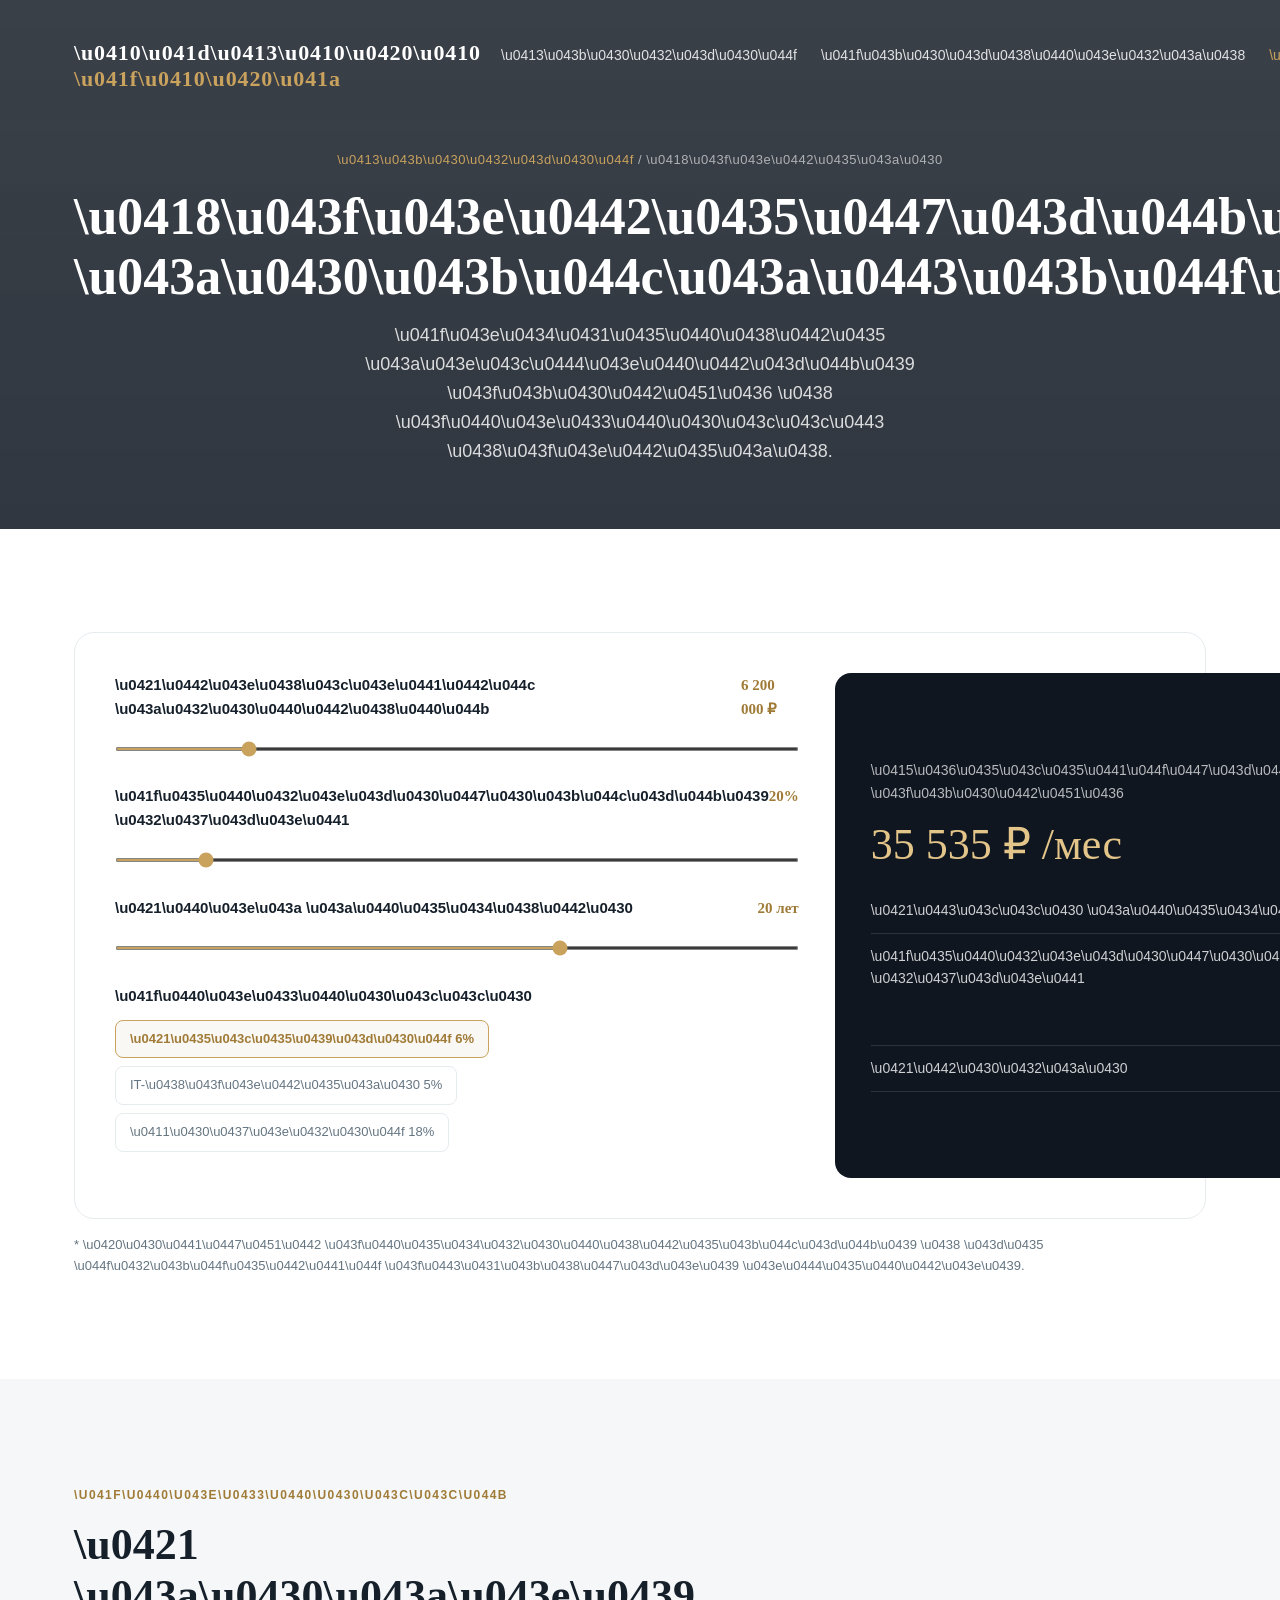
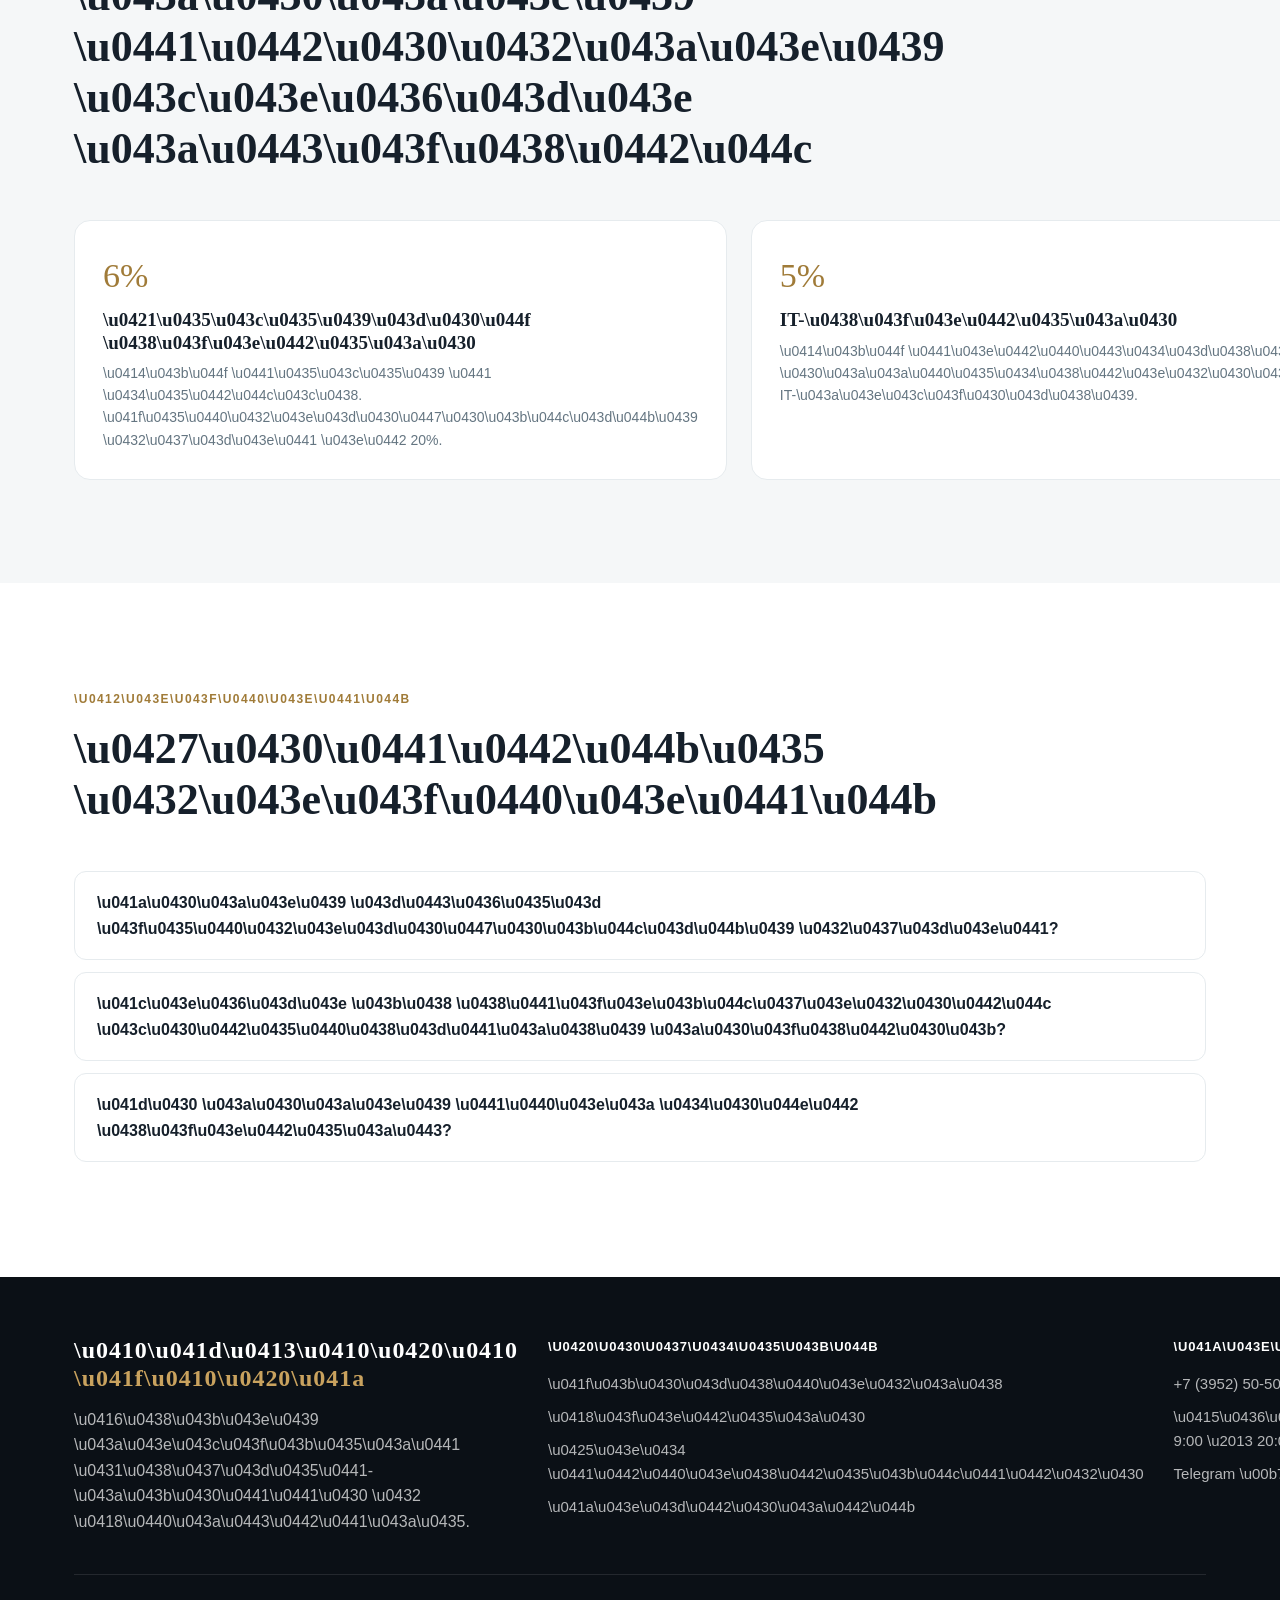
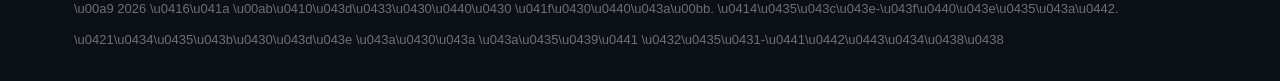
==== ipoteka.html @ 79efa8a6 "Страницы: планировки, ипотека, ход строительства, контакты" ====
<!DOCTYPE html>
<html lang="ru">
<head>
<meta charset="UTF-8">
<meta name="viewport" content="width=device-width, initial-scale=1.0">
<title>\u0418\u043f\u043e\u0442\u0435\u043a\u0430 \u2014 \u0416\u041a \u00ab\u0410\u043d\u0433\u0430\u0440\u0430 \u041f\u0430\u0440\u043a\u00bb</title>
<link rel="stylesheet" href="style.css">
<script src="app.js" defer></script>
</head>
<body>
<header class="hdr" id="hdr"><div class="wrap nav">
  <a href="index.html" class="logo">\u0410\u041d\u0413\u0410\u0420\u0410<span> \u041f\u0410\u0420\u041a</span></a>
  <nav class="nav-links">
    <a href="index.html">\u0413\u043b\u0430\u0432\u043d\u0430\u044f</a>
    <a href="planirovki.html">\u041f\u043b\u0430\u043d\u0438\u0440\u043e\u0432\u043a\u0438</a>
    <a href="ipoteka.html" class="active">\u0418\u043f\u043e\u0442\u0435\u043a\u0430</a>
    <a href="progress.html">\u0425\u043e\u0434 \u0441\u0442\u0440\u043e\u0439\u043a\u0438</a>
    <a href="kontakty.html">\u041a\u043e\u043d\u0442\u0430\u043a\u0442\u044b</a>
  </nav>
  <div class="nav-right">
    <a href="tel:+73952505050" class="nav-phone">+7 (3952) 50-50-50</a>
    <a href="kontakty.html" class="btn">\u041e\u0441\u0442\u0430\u0432\u0438\u0442\u044c \u0437\u0430\u044f\u0432\u043a\u0443</a>
    <button class="burger" id="burger" aria-label="\u041c\u0435\u043d\u044e"><span></span><span></span><span></span></button>
  </div>
</div></header>
<div class="overlay" id="overlay"></div>
<nav class="mobile-menu" id="mobileMenu">
  <button class="m-close" id="mClose">&times;</button>
  <a href="index.html">\u0413\u043b\u0430\u0432\u043d\u0430\u044f</a>
  <a href="planirovki.html">\u041f\u043b\u0430\u043d\u0438\u0440\u043e\u0432\u043a\u0438</a>
  <a href="ipoteka.html">\u0418\u043f\u043e\u0442\u0435\u043a\u0430</a>
  <a href="progress.html">\u0425\u043e\u0434 \u0441\u0442\u0440\u043e\u0438\u0442\u0435\u043b\u044c\u0441\u0442\u0432\u0430</a>
  <a href="kontakty.html">\u041a\u043e\u043d\u0442\u0430\u043a\u0442\u044b</a>
  <a href="kontakty.html" class="btn">\u041e\u0441\u0442\u0430\u0432\u0438\u0442\u044c \u0437\u0430\u044f\u0432\u043a\u0443</a>
</nav>

<section class="page-hero"><div class="wrap">
  <div class="crumbs"><a href="index.html">\u0413\u043b\u0430\u0432\u043d\u0430\u044f</a> / \u0418\u043f\u043e\u0442\u0435\u043a\u0430</div>
  <h1>\u0418\u043f\u043e\u0442\u0435\u0447\u043d\u044b\u0439 \u043a\u0430\u043b\u044c\u043a\u0443\u043b\u044f\u0442\u043e\u0440</h1>
  <p>\u041f\u043e\u0434\u0431\u0435\u0440\u0438\u0442\u0435 \u043a\u043e\u043c\u0444\u043e\u0440\u0442\u043d\u044b\u0439 \u043f\u043b\u0430\u0442\u0451\u0436 \u0438 \u043f\u0440\u043e\u0433\u0440\u0430\u043c\u043c\u0443 \u0438\u043f\u043e\u0442\u0435\u043a\u0438.</p>
</div></section>

<section class="sec"><div class="wrap">
  <div class="mort reveal">
    <div>
      <div class="mctrl"><label>\u0421\u0442\u043e\u0438\u043c\u043e\u0441\u0442\u044c \u043a\u0432\u0430\u0440\u0442\u0438\u0440\u044b <b id="mPriceV">6 200 000 \u20bd</b></label><input type="range" id="mPrice" min="3000000" max="20000000" step="100000" value="6200000"></div>
      <div class="mctrl"><label>\u041f\u0435\u0440\u0432\u043e\u043d\u0430\u0447\u0430\u043b\u044c\u043d\u044b\u0439 \u0432\u0437\u043d\u043e\u0441 <b id="mDpV">20%</b></label><input type="range" id="mDp" min="10" max="90" step="5" value="20"></div>
      <div class="mctrl"><label>\u0421\u0440\u043e\u043a \u043a\u0440\u0435\u0434\u0438\u0442\u0430 <b id="mTermV">20 \u043b\u0435\u0442</b></label><input type="range" id="mTerm" min="1" max="30" step="1" value="20"></div>
      <div class="mctrl"><label>\u041f\u0440\u043e\u0433\u0440\u0430\u043c\u043c\u0430</label><div class="mpreset"><button data-rate="6" class="on" type="button">\u0421\u0435\u043c\u0435\u0439\u043d\u0430\u044f 6%</button><button data-rate="5" type="button">IT-\u0438\u043f\u043e\u0442\u0435\u043a\u0430 5%</button><button data-rate="18" type="button">\u0411\u0430\u0437\u043e\u0432\u0430\u044f 18%</button></div></div>
    </div>
    <div class="mres">
      <div class="cap">\u0415\u0436\u0435\u043c\u0435\u0441\u044f\u0447\u043d\u044b\u0439 \u043f\u043b\u0430\u0442\u0451\u0436</div>
      <div class="pay" id="mPay">\u2014</div>
      <div class="row"><span>\u0421\u0443\u043c\u043c\u0430 \u043a\u0440\u0435\u0434\u0438\u0442\u0430</span><b id="mLoan">\u2014</b></div>
      <div class="row"><span>\u041f\u0435\u0440\u0432\u043e\u043d\u0430\u0447\u0430\u043b\u044c\u043d\u044b\u0439 \u0432\u0437\u043d\u043e\u0441</span><b id="mDpSum">\u2014</b></div>
      <div class="row"><span>\u0421\u0442\u0430\u0432\u043a\u0430</span><b id="mRate">\u2014</b></div>
    </div>
  </div>
  <p style="color:var(--muted);font-size:13px;margin-top:16px">* \u0420\u0430\u0441\u0447\u0451\u0442 \u043f\u0440\u0435\u0434\u0432\u0430\u0440\u0438\u0442\u0435\u043b\u044c\u043d\u044b\u0439 \u0438 \u043d\u0435 \u044f\u0432\u043b\u044f\u0435\u0442\u0441\u044f \u043f\u0443\u0431\u043b\u0438\u0447\u043d\u043e\u0439 \u043e\u0444\u0435\u0440\u0442\u043e\u0439.</p>
</div></section>

<section class="sec soft"><div class="wrap">
  <div class="sec-head reveal"><span class="sec-tag">\u041f\u0440\u043e\u0433\u0440\u0430\u043c\u043c\u044b</span><h2>\u0421 \u043a\u0430\u043a\u043e\u0439 \u0441\u0442\u0430\u0432\u043a\u043e\u0439 \u043c\u043e\u0436\u043d\u043e \u043a\u0443\u043f\u0438\u0442\u044c</h2></div>
  <div class="programs">
    <div class="prog-card2 reveal"><div class="rate">6%</div><h3>\u0421\u0435\u043c\u0435\u0439\u043d\u0430\u044f \u0438\u043f\u043e\u0442\u0435\u043a\u0430</h3><p>\u0414\u043b\u044f \u0441\u0435\u043c\u0435\u0439 \u0441 \u0434\u0435\u0442\u044c\u043c\u0438. \u041f\u0435\u0440\u0432\u043e\u043d\u0430\u0447\u0430\u043b\u044c\u043d\u044b\u0439 \u0432\u0437\u043d\u043e\u0441 \u043e\u0442 20%.</p></div>
    <div class="prog-card2 reveal"><div class="rate">5%</div><h3>IT-\u0438\u043f\u043e\u0442\u0435\u043a\u0430</h3><p>\u0414\u043b\u044f \u0441\u043e\u0442\u0440\u0443\u0434\u043d\u0438\u043a\u043e\u0432 \u0430\u043a\u043a\u0440\u0435\u0434\u0438\u0442\u043e\u0432\u0430\u043d\u043d\u044b\u0445 IT-\u043a\u043e\u043c\u043f\u0430\u043d\u0438\u0439.</p></div>
    <div class="prog-card2 reveal"><div class="rate">18%</div><h3>\u0411\u0430\u0437\u043e\u0432\u0430\u044f</h3><p>\u0421\u0442\u0430\u043d\u0434\u0430\u0440\u0442\u043d\u044b\u0435 \u0443\u0441\u043b\u043e\u0432\u0438\u044f \u0431\u0435\u0437 \u043e\u0433\u0440\u0430\u043d\u0438\u0447\u0435\u043d\u0438\u0439 \u043f\u043e \u043a\u0430\u0442\u0435\u0433\u043e\u0440\u0438\u044f\u043c.</p></div>
  </div>
</div></section>

<section class="sec"><div class="wrap">
  <div class="sec-head reveal"><span class="sec-tag">\u0412\u043e\u043f\u0440\u043e\u0441\u044b</span><h2>\u0427\u0430\u0441\u0442\u044b\u0435 \u0432\u043e\u043f\u0440\u043e\u0441\u044b</h2></div>
  <div class="faq reveal">
    <details><summary>\u041a\u0430\u043a\u043e\u0439 \u043d\u0443\u0436\u0435\u043d \u043f\u0435\u0440\u0432\u043e\u043d\u0430\u0447\u0430\u043b\u044c\u043d\u044b\u0439 \u0432\u0437\u043d\u043e\u0441?</summary><p>\u041e\u0442 10% \u0441\u0442\u043e\u0438\u043c\u043e\u0441\u0442\u0438 \u043a\u0432\u0430\u0440\u0442\u0438\u0440\u044b. \u041f\u043e \u043b\u044c\u0433\u043e\u0442\u043d\u044b\u043c \u043f\u0440\u043e\u0433\u0440\u0430\u043c\u043c\u0430\u043c \u2014 \u043e\u0442 20%.</p></details>
    <details><summary>\u041c\u043e\u0436\u043d\u043e \u043b\u0438 \u0438\u0441\u043f\u043e\u043b\u044c\u0437\u043e\u0432\u0430\u0442\u044c \u043c\u0430\u0442\u0435\u0440\u0438\u043d\u0441\u043a\u0438\u0439 \u043a\u0430\u043f\u0438\u0442\u0430\u043b?</summary><p>\u0414\u0430, \u043c\u0430\u0442\u043a\u0430\u043f\u0438\u0442\u0430\u043b \u043c\u043e\u0436\u043d\u043e \u043d\u0430\u043f\u0440\u0430\u0432\u0438\u0442\u044c \u043d\u0430 \u043f\u0435\u0440\u0432\u043e\u043d\u0430\u0447\u0430\u043b\u044c\u043d\u044b\u0439 \u0432\u0437\u043d\u043e\u0441 \u0438\u043b\u0438 \u043f\u043e\u0433\u0430\u0448\u0435\u043d\u0438\u0435 \u043a\u0440\u0435\u0434\u0438\u0442\u0430.</p></details>
    <details><summary>\u041d\u0430 \u043a\u0430\u043a\u043e\u0439 \u0441\u0440\u043e\u043a \u0434\u0430\u044e\u0442 \u0438\u043f\u043e\u0442\u0435\u043a\u0443?</summary><p>\u0414\u043e 30 \u043b\u0435\u0442. \u0427\u0435\u043c \u0431\u043e\u043b\u044c\u0448\u0435 \u0441\u0440\u043e\u043a, \u0442\u0435\u043c \u043d\u0438\u0436\u0435 \u0435\u0436\u0435\u043c\u0435\u0441\u044f\u0447\u043d\u044b\u0439 \u043f\u043b\u0430\u0442\u0451\u0436.</p></details>
  </div>
</div></section>

<footer class="ftr"><div class="wrap">
  <div class="ftr-grid">
    <div><a href="index.html" class="logo">\u0410\u041d\u0413\u0410\u0420\u0410<span> \u041f\u0410\u0420\u041a</span></a><p>\u0416\u0438\u043b\u043e\u0439 \u043a\u043e\u043c\u043f\u043b\u0435\u043a\u0441 \u0431\u0438\u0437\u043d\u0435\u0441-\u043a\u043b\u0430\u0441\u0441\u0430 \u0432 \u0418\u0440\u043a\u0443\u0442\u0441\u043a\u0435.</p></div>
    <div><h4>\u0420\u0430\u0437\u0434\u0435\u043b\u044b</h4><ul><li><a href="planirovki.html">\u041f\u043b\u0430\u043d\u0438\u0440\u043e\u0432\u043a\u0438</a></li><li><a href="ipoteka.html">\u0418\u043f\u043e\u0442\u0435\u043a\u0430</a></li><li><a href="progress.html">\u0425\u043e\u0434 \u0441\u0442\u0440\u043e\u0438\u0442\u0435\u043b\u044c\u0441\u0442\u0432\u0430</a></li><li><a href="kontakty.html">\u041a\u043e\u043d\u0442\u0430\u043a\u0442\u044b</a></li></ul></div>
    <div><h4>\u041a\u043e\u043d\u0442\u0430\u043a\u0442\u044b</h4><ul><li><a href="tel:+73952505050">+7 (3952) 50-50-50</a></li><li>\u0415\u0436\u0435\u0434\u043d\u0435\u0432\u043d\u043e 9:00 \u2013 20:00</li><li>Telegram \u00b7 WhatsApp</li></ul></div>
  </div>
  <div class="ftr-bot"><span>\u00a9 2026 \u0416\u041a \u00ab\u0410\u043d\u0433\u0430\u0440\u0430 \u041f\u0430\u0440\u043a\u00bb. \u0414\u0435\u043c\u043e-\u043f\u0440\u043e\u0435\u043a\u0442.</span><span>\u0421\u0434\u0435\u043b\u0430\u043d\u043e \u043a\u0430\u043a \u043a\u0435\u0439\u0441 \u0432\u0435\u0431-\u0441\u0442\u0443\u0434\u0438\u0438</span></div>
</div></footer>
</body>
</html>
---- style.css ----
*{margin:0;padding:0;box-sizing:border-box}
:root{--ink:#16202b;--bg:#0f1620;--muted:#647581;--gold:#c9a25e;--gold2:#e3c489;--gold-deep:#a07b38;--line:#e6ebee;--soft:#f5f7f8;--cream:#faf8f4}
html{scroll-behavior:smooth}
body{font-family:-apple-system,BlinkMacSystemFont,'Segoe UI',Roboto,Helvetica,Arial,sans-serif;color:var(--ink);line-height:1.6;background:#fff;overflow-x:hidden}
h1,h2,h3,.logo{font-family:Georgia,'Times New Roman',serif;font-weight:600;line-height:1.16}
.wrap{max-width:1180px;margin:0 auto;padding:0 24px}
a{color:inherit;text-decoration:none}
img{max-width:100%}
section[id]{scroll-margin-top:80px}
.btn{display:inline-block;background:var(--gold);color:#1a1205;padding:14px 28px;border-radius:8px;font-weight:600;border:0;cursor:pointer;transition:.2s;font-size:15px;font-family:inherit;text-align:center}
.btn:hover{background:var(--gold2);transform:translateY(-2px)}
.btn-ghost{background:transparent;border:1px solid rgba(255,255,255,.5);color:#fff}
.btn-ghost:hover{background:rgba(255,255,255,.12);transform:translateY(-2px)}
.hdr{position:fixed;top:0;left:0;right:0;z-index:50;padding:18px 0;transition:.3s}
.hdr.scrolled{background:rgba(15,22,32,.95);backdrop-filter:blur(10px);padding:12px 0;box-shadow:0 8px 30px rgba(0,0,0,.25)}
.nav{display:flex;align-items:center;justify-content:space-between;gap:20px}
.logo{color:#fff;font-size:22px;letter-spacing:.04em}
.logo span{color:var(--gold)}
.nav-links{display:flex;gap:24px}
.nav-links a{color:rgba(255,255,255,.85);font-size:14px;font-family:inherit;transition:.15s}
.nav-links a:hover,.nav-links a.active{color:var(--gold)}
.nav-right{display:flex;align-items:center;gap:18px}
.nav-phone{color:#fff;font-weight:600;font-size:15px;font-family:Georgia,serif}
.burger{display:none;flex-direction:column;gap:5px;background:none;border:0;cursor:pointer}
.burger span{width:26px;height:2px;background:#fff;display:block;border-radius:2px}
.mobile-menu{position:fixed;top:0;right:-100%;width:82%;max-width:320px;height:100%;background:var(--bg);z-index:60;padding:80px 30px;display:flex;flex-direction:column;gap:22px;transition:.32s}
.mobile-menu.open{right:0}
.mobile-menu a{color:#fff;font-size:18px}
.m-close{position:absolute;top:22px;right:24px;background:none;border:0;color:#fff;font-size:32px;cursor:pointer;line-height:1}
.overlay{position:fixed;inset:0;background:rgba(0,0,0,.5);z-index:55;opacity:0;visibility:hidden;transition:.3s}
.overlay.show{opacity:1;visibility:visible}
.hero{min-height:100vh;display:flex;align-items:center;background:linear-gradient(rgba(15,22,32,.68),rgba(15,22,32,.8)),url('https://images.unsplash.com/photo-1545324418-cc1a3fa10c00?auto=format&fit=crop&w=1600&q=80') center/cover;color:#fff;padding:130px 0 70px}
.hero-tag{display:inline-block;border:1px solid var(--gold);color:var(--gold);padding:7px 16px;border-radius:999px;font-size:12px;letter-spacing:.1em;text-transform:uppercase;margin-bottom:24px}
.hero h1{font-size:clamp(34px,6vw,62px);margin-bottom:20px;max-width:16ch}
.hero .sub{font-size:clamp(16px,2.2vw,20px);color:rgba(255,255,255,.85);max-width:48ch;margin-bottom:36px}
.hero-cta{display:flex;gap:16px;flex-wrap:wrap;margin-bottom:56px}
.hero-stats{display:flex;gap:44px;flex-wrap:wrap}
.hstat b{display:block;font-family:Georgia,serif;font-size:clamp(24px,4vw,36px);color:var(--gold2)}
.hstat span{font-size:13px;color:rgba(255,255,255,.7)}
.page-hero{background:linear-gradient(rgba(15,22,32,.82),rgba(15,22,32,.86)),url('https://images.unsplash.com/photo-1545324418-cc1a3fa10c00?auto=format&fit=crop&w=1600&q=80') center/cover;color:#fff;padding:150px 0 64px;text-align:center}
.page-hero h1{font-size:clamp(30px,5vw,52px);margin-bottom:14px}
.page-hero p{color:rgba(255,255,255,.82);max-width:600px;margin:0 auto;font-size:18px}
.crumbs{font-size:13px;color:rgba(255,255,255,.6);margin-bottom:16px;letter-spacing:.04em}
.crumbs a{color:var(--gold)}
.sec{padding:clamp(56px,8vw,104px) 0}
.sec.soft{background:var(--soft)}
.sec.dark{background:var(--bg);color:#fff}
.sec-head{max-width:660px;margin-bottom:46px}
.sec-head.center{margin-left:auto;margin-right:auto;text-align:center}
.sec-tag{color:var(--gold-deep);font-weight:700;font-size:12px;letter-spacing:.12em;text-transform:uppercase}
.sec.dark .sec-tag{color:var(--gold)}
.sec-head h2{font-size:clamp(28px,4.5vw,44px);margin:12px 0}
.sec-head p{color:var(--muted);font-size:17px}
.sec.dark .sec-head p{color:rgba(255,255,255,.7)}
.adv-grid{display:grid;grid-template-columns:repeat(3,1fr);gap:24px}
.adv{background:#fff;border:1px solid var(--line);border-radius:16px;padding:30px;transition:.2s}
.adv:hover{box-shadow:0 18px 40px rgba(15,22,32,.08);transform:translateY(-4px)}
.adv .ico{width:52px;height:52px;border-radius:13px;background:var(--cream);display:flex;align-items:center;justify-content:center;font-size:25px;margin-bottom:16px}
.adv h3{font-size:19px;margin-bottom:8px}
.adv p{color:var(--muted);font-size:15px}
.teaser-grid{display:grid;grid-template-columns:repeat(4,1fr);gap:20px}
.teaser{background:#fff;border:1px solid var(--line);border-radius:16px;padding:22px;text-align:center;transition:.2s;display:flex;flex-direction:column}
.teaser:hover{box-shadow:0 14px 34px rgba(15,22,32,.08);transform:translateY(-4px)}
.teaser .ts{background:var(--soft);border-radius:10px;padding:14px;margin-bottom:14px}
.teaser .ts svg{width:100%;height:auto;max-height:104px}
.teaser h3{font-size:18px}
.teaser .tspec{color:var(--muted);font-size:13px;margin-top:4px}
.teaser .tp{color:var(--gold-deep);font-family:Georgia,serif;font-size:20px;margin:8px 0 14px}
.teaser .btn{margin-top:auto}
.filter{display:flex;gap:10px;flex-wrap:wrap;margin-bottom:34px}
.filter button{padding:10px 20px;border:1px solid var(--line);background:#fff;border-radius:999px;cursor:pointer;font:inherit;font-weight:600;color:var(--muted);transition:.15s}
.filter button.on{background:var(--ink);color:#fff;border-color:var(--ink)}
.cat-grid{display:grid;grid-template-columns:repeat(3,1fr);gap:24px}
.cat{background:#fff;border:1px solid var(--line);border-radius:16px;overflow:hidden;transition:.2s;display:flex;flex-direction:column}
.cat:hover{box-shadow:0 18px 40px rgba(15,22,32,.08);transform:translateY(-4px)}
.cat .cat-svg{background:var(--soft);padding:22px}
.cat .cat-svg svg{width:100%;height:auto;max-height:150px;display:block}
.cat .cat-body{padding:24px;display:flex;flex-direction:column;gap:6px;flex:1}
.cat .cat-type{font-family:Georgia,serif;font-size:21px}
.cat .cat-spec{color:var(--muted);font-size:14px}
.cat .cat-price{font-family:Georgia,serif;font-size:24px;color:var(--gold-deep);margin:6px 0 14px}
.cat .btn{margin-top:auto}
.plan-card{display:grid;grid-template-columns:1fr 1fr;gap:40px;align-items:center;background:#fff;border:1px solid var(--line);border-radius:20px;padding:clamp(24px,4vw,40px)}
.mort{display:grid;grid-template-columns:1.05fr .95fr;gap:36px;background:#fff;border:1px solid var(--line);border-radius:20px;padding:clamp(24px,4vw,40px)}
.mctrl{margin-bottom:26px}
.mctrl label{display:flex;justify-content:space-between;font-weight:600;margin-bottom:12px;font-size:15px}
.mctrl label b{color:var(--gold-deep);font-family:Georgia,serif}
.mctrl input[type=range]{width:100%;accent-color:var(--gold);height:4px}
.mpreset{display:flex;gap:8px;margin-top:10px;flex-wrap:wrap}
.mpreset button{padding:8px 14px;border:1px solid var(--line);background:#fff;border-radius:8px;cursor:pointer;font:inherit;font-size:13px;color:var(--muted)}
.mpreset button.on{border-color:var(--gold);color:var(--gold-deep);background:var(--cream);font-weight:600}
.mres{background:var(--bg);color:#fff;border-radius:16px;padding:clamp(24px,3vw,36px);display:flex;flex-direction:column;justify-content:center}
.mres .cap{font-size:14px;color:rgba(255,255,255,.7)}
.mres .pay{font-family:Georgia,serif;font-size:clamp(30px,5vw,44px);color:var(--gold2);margin:6px 0 8px}
.mres .row{display:flex;justify-content:space-between;padding:11px 0;border-bottom:1px solid rgba(255,255,255,.12);font-size:14px;color:rgba(255,255,255,.8)}
.mres .row b{color:#fff}
.programs{display:grid;grid-template-columns:repeat(3,1fr);gap:24px}
.prog-card2{background:#fff;border:1px solid var(--line);border-radius:16px;padding:28px}
.prog-card2 .rate{font-family:Georgia,serif;font-size:34px;color:var(--gold-deep)}
.prog-card2 h3{margin:6px 0 8px;font-size:19px}
.prog-card2 p{color:var(--muted);font-size:14px}
.faq details{background:#fff;border:1px solid var(--line);border-radius:12px;padding:18px 22px;margin-bottom:12px}
.faq summary{font-weight:600;cursor:pointer;list-style:none}
.faq summary::-webkit-details-marker{display:none}
.faq p{color:var(--muted);margin-top:10px}
.loc-grid{display:grid;grid-template-columns:1fr 1fr;gap:36px;align-items:stretch}
.loc-map iframe{width:100%;height:100%;min-height:380px;border:0;border-radius:16px}
.loc-list{list-style:none}
.loc-list li{display:flex;gap:16px;padding:15px 0;border-bottom:1px solid var(--line);font-size:16px}
.loc-list li b{color:var(--gold-deep);min-width:96px;font-family:Georgia,serif}
.map-full iframe{width:100%;height:420px;border:0;border-radius:16px;margin-bottom:40px}
.prog{display:grid;grid-template-columns:repeat(3,1fr);gap:24px}
.pcard{background:rgba(255,255,255,.05);border:1px solid rgba(255,255,255,.12);border-radius:16px;padding:28px}
.pcard h3{color:#fff;font-size:20px;margin-bottom:8px}
.pcard .pct{color:var(--gold2);font-family:Georgia,serif;font-size:26px}
.pbar{height:8px;background:rgba(255,255,255,.15);border-radius:99px;overflow:hidden;margin:12px 0}
.pbar i{display:block;height:100%;background:linear-gradient(90deg,var(--gold),var(--gold2))}
.pcard p{color:rgba(255,255,255,.6);font-size:14px;margin-top:6px}
.tl{list-style:none;margin-top:10px;max-width:700px}
.tl li{position:relative;padding:0 0 26px 28px;border-left:2px solid var(--line)}
.tl li:last-child{padding-bottom:0}
.tl li::before{content:'';position:absolute;left:-7px;top:3px;width:12px;height:12px;border-radius:50%;background:var(--gold)}
.tl b{display:block;font-family:Georgia,serif;font-size:17px}
.tl span{color:var(--muted);font-size:14px}
.cta-band{background:linear-gradient(135deg,#16202b,#223141);border-radius:24px;padding:clamp(36px,6vw,64px);color:#fff;text-align:center}
.cta-band h2{font-size:clamp(26px,4vw,40px);margin-bottom:14px;color:#fff}
.cta-band p{color:rgba(255,255,255,.8);max-width:560px;margin:0 auto 28px}
.form-wrap{background:linear-gradient(135deg,#16202b,#223141);border-radius:24px;padding:clamp(30px,5vw,56px);color:#fff;display:grid;grid-template-columns:1fr 1fr;gap:40px;align-items:center}
.form-wrap h2{font-size:clamp(26px,4vw,38px);margin-bottom:14px;color:#fff}
.form-wrap .ftext p{color:rgba(255,255,255,.75)}
form .field{margin-bottom:14px}
form input{width:100%;padding:15px 18px;border-radius:10px;border:1px solid rgba(255,255,255,.2);background:rgba(255,255,255,.06);color:#fff;font:inherit}
form input::placeholder{color:rgba(255,255,255,.5)}
form .btn{width:100%;margin-top:6px}
.form-ok{display:none;background:rgba(201,162,94,.15);border:1px solid var(--gold);border-radius:12px;padding:22px;color:var(--gold2);font-size:16px}
.form-note{font-size:12px;color:rgba(255,255,255,.5);margin-top:12px}
.contacts-grid{display:grid;grid-template-columns:repeat(3,1fr);gap:24px;margin-bottom:36px}
.cinfo{background:#fff;border:1px solid var(--line);border-radius:16px;padding:28px}
.cinfo .ico{font-size:26px;margin-bottom:10px}
.cinfo h3{font-size:17px;margin-bottom:6px}
.cinfo p{color:var(--muted);font-size:15px}
.cinfo a{color:var(--gold-deep)}
.ftr{background:#0b1016;color:rgba(255,255,255,.7);padding:60px 0 30px}
.ftr-grid{display:grid;grid-template-columns:2fr 1fr 1fr;gap:30px;margin-bottom:40px}
.ftr .logo{font-size:24px;margin-bottom:14px;display:inline-block}
.ftr h4{color:#fff;margin-bottom:14px;font-family:inherit;font-size:13px;text-transform:uppercase;letter-spacing:.06em}
.ftr ul{list-style:none}
.ftr li{margin-bottom:9px;font-size:15px}
.ftr-bot{border-top:1px solid rgba(255,255,255,.1);padding-top:24px;display:flex;justify-content:space-between;flex-wrap:wrap;gap:10px;font-size:13px;color:rgba(255,255,255,.4)}
.reveal{opacity:0;transform:translateY(26px);transition:.7s cubic-bezier(.2,.7,.3,1)}
.reveal.vis{opacity:1;transform:none}
@media(max-width:900px){.adv-grid{grid-template-columns:1fr 1fr}.prog{grid-template-columns:1fr}.cat-grid{grid-template-columns:1fr 1fr}.teaser-grid{grid-template-columns:1fr 1fr}.programs{grid-template-columns:1fr}.contacts-grid{grid-template-columns:1fr}.ftr-grid{grid-template-columns:1fr 1fr}}
@media(max-width:760px){.nav-links,.nav-phone{display:none}.burger{display:flex}.plan-card,.mort,.loc-grid,.form-wrap{grid-template-columns:1fr}.adv-grid,.cat-grid,.teaser-grid{grid-template-columns:1fr}.hero-stats{gap:26px}.loc-map iframe{min-height:300px}.ftr-grid{grid-template-columns:1fr}.map-full iframe{height:300px}}
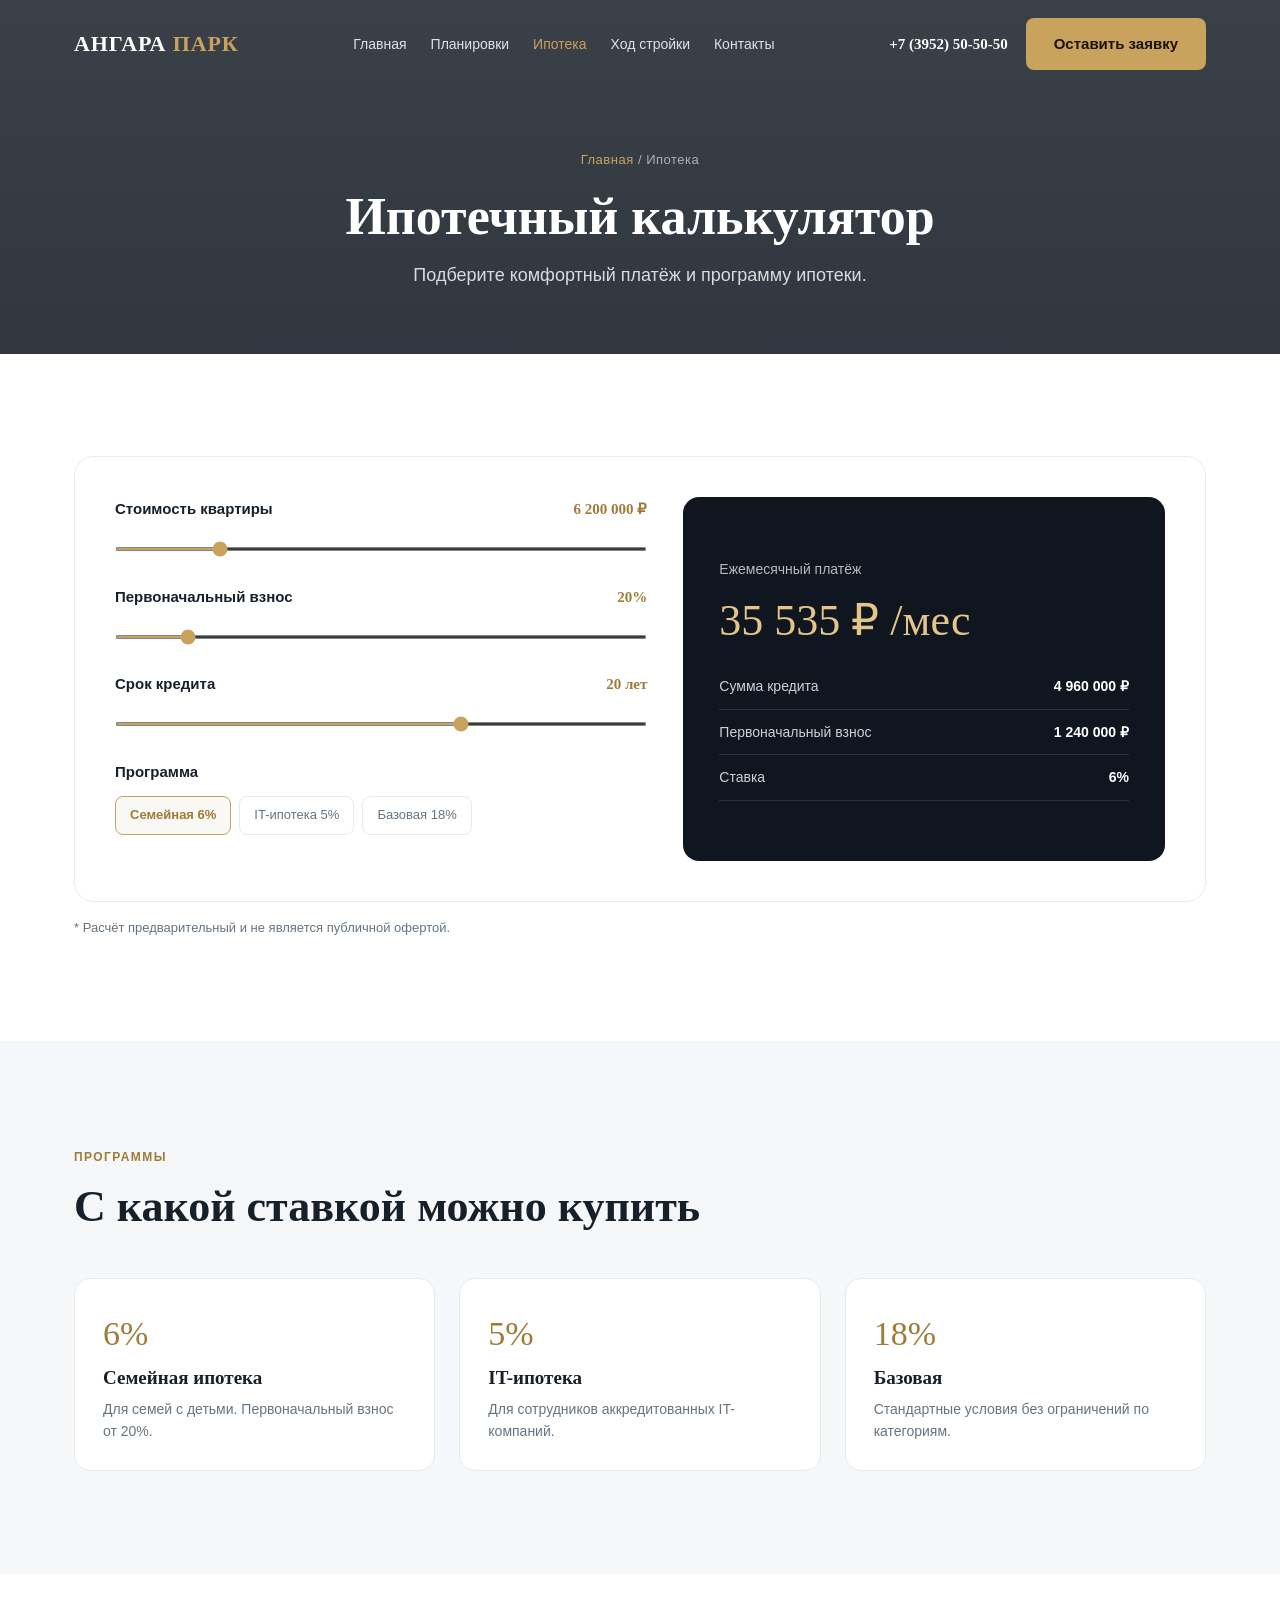
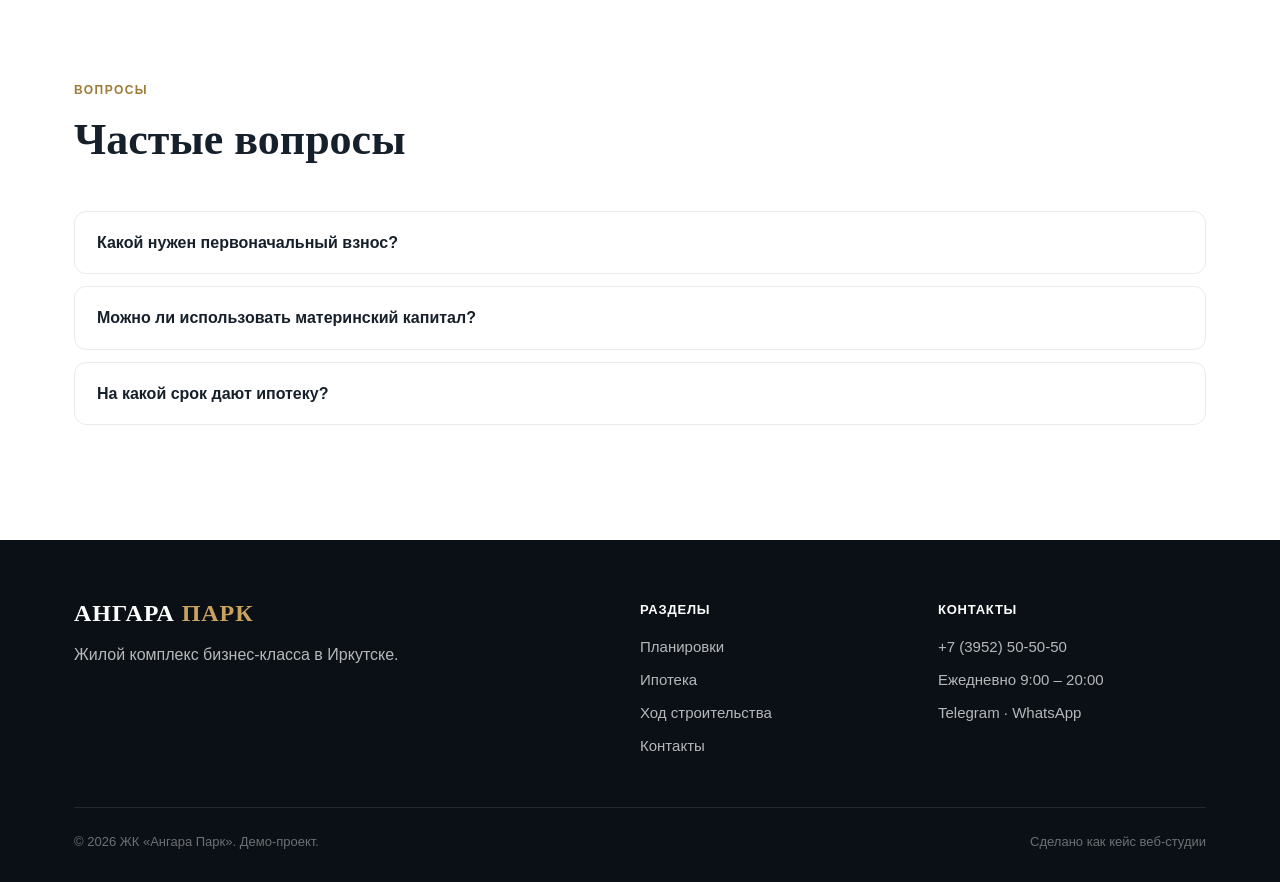
==== commit ee45c992: "Fix encoding: real Cyrillic in ipoteka, progress, kontakty" ====
--- a/ipoteka.html
+++ b/ipoteka.html
@@ -3,87 +3,87 @@
 <head>
 <meta charset="UTF-8">
 <meta name="viewport" content="width=device-width, initial-scale=1.0">
-<title>\u0418\u043f\u043e\u0442\u0435\u043a\u0430 \u2014 \u0416\u041a \u00ab\u0410\u043d\u0433\u0430\u0440\u0430 \u041f\u0430\u0440\u043a\u00bb</title>
+<title>Ипотека — ЖК «Ангара Парк»</title>
 <link rel="stylesheet" href="style.css">
 <script src="app.js" defer></script>
 </head>
 <body>
 <header class="hdr" id="hdr"><div class="wrap nav">
-  <a href="index.html" class="logo">\u0410\u041d\u0413\u0410\u0420\u0410<span> \u041f\u0410\u0420\u041a</span></a>
+  <a href="index.html" class="logo">АНГАРА<span> ПАРК</span></a>
   <nav class="nav-links">
-    <a href="index.html">\u0413\u043b\u0430\u0432\u043d\u0430\u044f</a>
-    <a href="planirovki.html">\u041f\u043b\u0430\u043d\u0438\u0440\u043e\u0432\u043a\u0438</a>
-    <a href="ipoteka.html" class="active">\u0418\u043f\u043e\u0442\u0435\u043a\u0430</a>
-    <a href="progress.html">\u0425\u043e\u0434 \u0441\u0442\u0440\u043e\u0439\u043a\u0438</a>
-    <a href="kontakty.html">\u041a\u043e\u043d\u0442\u0430\u043a\u0442\u044b</a>
+    <a href="index.html">Главная</a>
+    <a href="planirovki.html">Планировки</a>
+    <a href="ipoteka.html" class="active">Ипотека</a>
+    <a href="progress.html">Ход стройки</a>
+    <a href="kontakty.html">Контакты</a>
   </nav>
   <div class="nav-right">
     <a href="tel:+73952505050" class="nav-phone">+7 (3952) 50-50-50</a>
-    <a href="kontakty.html" class="btn">\u041e\u0441\u0442\u0430\u0432\u0438\u0442\u044c \u0437\u0430\u044f\u0432\u043a\u0443</a>
-    <button class="burger" id="burger" aria-label="\u041c\u0435\u043d\u044e"><span></span><span></span><span></span></button>
+    <a href="kontakty.html" class="btn">Оставить заявку</a>
+    <button class="burger" id="burger" aria-label="Меню"><span></span><span></span><span></span></button>
   </div>
 </div></header>
 <div class="overlay" id="overlay"></div>
 <nav class="mobile-menu" id="mobileMenu">
   <button class="m-close" id="mClose">&times;</button>
-  <a href="index.html">\u0413\u043b\u0430\u0432\u043d\u0430\u044f</a>
-  <a href="planirovki.html">\u041f\u043b\u0430\u043d\u0438\u0440\u043e\u0432\u043a\u0438</a>
-  <a href="ipoteka.html">\u0418\u043f\u043e\u0442\u0435\u043a\u0430</a>
-  <a href="progress.html">\u0425\u043e\u0434 \u0441\u0442\u0440\u043e\u0438\u0442\u0435\u043b\u044c\u0441\u0442\u0432\u0430</a>
-  <a href="kontakty.html">\u041a\u043e\u043d\u0442\u0430\u043a\u0442\u044b</a>
-  <a href="kontakty.html" class="btn">\u041e\u0441\u0442\u0430\u0432\u0438\u0442\u044c \u0437\u0430\u044f\u0432\u043a\u0443</a>
+  <a href="index.html">Главная</a>
+  <a href="planirovki.html">Планировки</a>
+  <a href="ipoteka.html">Ипотека</a>
+  <a href="progress.html">Ход строительства</a>
+  <a href="kontakty.html">Контакты</a>
+  <a href="kontakty.html" class="btn">Оставить заявку</a>
 </nav>
 
 <section class="page-hero"><div class="wrap">
-  <div class="crumbs"><a href="index.html">\u0413\u043b\u0430\u0432\u043d\u0430\u044f</a> / \u0418\u043f\u043e\u0442\u0435\u043a\u0430</div>
-  <h1>\u0418\u043f\u043e\u0442\u0435\u0447\u043d\u044b\u0439 \u043a\u0430\u043b\u044c\u043a\u0443\u043b\u044f\u0442\u043e\u0440</h1>
-  <p>\u041f\u043e\u0434\u0431\u0435\u0440\u0438\u0442\u0435 \u043a\u043e\u043c\u0444\u043e\u0440\u0442\u043d\u044b\u0439 \u043f\u043b\u0430\u0442\u0451\u0436 \u0438 \u043f\u0440\u043e\u0433\u0440\u0430\u043c\u043c\u0443 \u0438\u043f\u043e\u0442\u0435\u043a\u0438.</p>
+  <div class="crumbs"><a href="index.html">Главная</a> / Ипотека</div>
+  <h1>Ипотечный калькулятор</h1>
+  <p>Подберите комфортный платёж и программу ипотеки.</p>
 </div></section>
 
 <section class="sec"><div class="wrap">
   <div class="mort reveal">
     <div>
-      <div class="mctrl"><label>\u0421\u0442\u043e\u0438\u043c\u043e\u0441\u0442\u044c \u043a\u0432\u0430\u0440\u0442\u0438\u0440\u044b <b id="mPriceV">6 200 000 \u20bd</b></label><input type="range" id="mPrice" min="3000000" max="20000000" step="100000" value="6200000"></div>
-      <div class="mctrl"><label>\u041f\u0435\u0440\u0432\u043e\u043d\u0430\u0447\u0430\u043b\u044c\u043d\u044b\u0439 \u0432\u0437\u043d\u043e\u0441 <b id="mDpV">20%</b></label><input type="range" id="mDp" min="10" max="90" step="5" value="20"></div>
-      <div class="mctrl"><label>\u0421\u0440\u043e\u043a \u043a\u0440\u0435\u0434\u0438\u0442\u0430 <b id="mTermV">20 \u043b\u0435\u0442</b></label><input type="range" id="mTerm" min="1" max="30" step="1" value="20"></div>
-      <div class="mctrl"><label>\u041f\u0440\u043e\u0433\u0440\u0430\u043c\u043c\u0430</label><div class="mpreset"><button data-rate="6" class="on" type="button">\u0421\u0435\u043c\u0435\u0439\u043d\u0430\u044f 6%</button><button data-rate="5" type="button">IT-\u0438\u043f\u043e\u0442\u0435\u043a\u0430 5%</button><button data-rate="18" type="button">\u0411\u0430\u0437\u043e\u0432\u0430\u044f 18%</button></div></div>
+      <div class="mctrl"><label>Стоимость квартиры <b id="mPriceV">6 200 000 ₽</b></label><input type="range" id="mPrice" min="3000000" max="20000000" step="100000" value="6200000"></div>
+      <div class="mctrl"><label>Первоначальный взнос <b id="mDpV">20%</b></label><input type="range" id="mDp" min="10" max="90" step="5" value="20"></div>
+      <div class="mctrl"><label>Срок кредита <b id="mTermV">20 лет</b></label><input type="range" id="mTerm" min="1" max="30" step="1" value="20"></div>
+      <div class="mctrl"><label>Программа</label><div class="mpreset"><button data-rate="6" class="on" type="button">Семейная 6%</button><button data-rate="5" type="button">IT-ипотека 5%</button><button data-rate="18" type="button">Базовая 18%</button></div></div>
     </div>
     <div class="mres">
-      <div class="cap">\u0415\u0436\u0435\u043c\u0435\u0441\u044f\u0447\u043d\u044b\u0439 \u043f\u043b\u0430\u0442\u0451\u0436</div>
-      <div class="pay" id="mPay">\u2014</div>
-      <div class="row"><span>\u0421\u0443\u043c\u043c\u0430 \u043a\u0440\u0435\u0434\u0438\u0442\u0430</span><b id="mLoan">\u2014</b></div>
-      <div class="row"><span>\u041f\u0435\u0440\u0432\u043e\u043d\u0430\u0447\u0430\u043b\u044c\u043d\u044b\u0439 \u0432\u0437\u043d\u043e\u0441</span><b id="mDpSum">\u2014</b></div>
-      <div class="row"><span>\u0421\u0442\u0430\u0432\u043a\u0430</span><b id="mRate">\u2014</b></div>
+      <div class="cap">Ежемесячный платёж</div>
+      <div class="pay" id="mPay">—</div>
+      <div class="row"><span>Сумма кредита</span><b id="mLoan">—</b></div>
+      <div class="row"><span>Первоначальный взнос</span><b id="mDpSum">—</b></div>
+      <div class="row"><span>Ставка</span><b id="mRate">—</b></div>
     </div>
   </div>
-  <p style="color:var(--muted);font-size:13px;margin-top:16px">* \u0420\u0430\u0441\u0447\u0451\u0442 \u043f\u0440\u0435\u0434\u0432\u0430\u0440\u0438\u0442\u0435\u043b\u044c\u043d\u044b\u0439 \u0438 \u043d\u0435 \u044f\u0432\u043b\u044f\u0435\u0442\u0441\u044f \u043f\u0443\u0431\u043b\u0438\u0447\u043d\u043e\u0439 \u043e\u0444\u0435\u0440\u0442\u043e\u0439.</p>
+  <p style="color:var(--muted);font-size:13px;margin-top:16px">* Расчёт предварительный и не является публичной офертой.</p>
 </div></section>
 
 <section class="sec soft"><div class="wrap">
-  <div class="sec-head reveal"><span class="sec-tag">\u041f\u0440\u043e\u0433\u0440\u0430\u043c\u043c\u044b</span><h2>\u0421 \u043a\u0430\u043a\u043e\u0439 \u0441\u0442\u0430\u0432\u043a\u043e\u0439 \u043c\u043e\u0436\u043d\u043e \u043a\u0443\u043f\u0438\u0442\u044c</h2></div>
+  <div class="sec-head reveal"><span class="sec-tag">Программы</span><h2>С какой ставкой можно купить</h2></div>
   <div class="programs">
-    <div class="prog-card2 reveal"><div class="rate">6%</div><h3>\u0421\u0435\u043c\u0435\u0439\u043d\u0430\u044f \u0438\u043f\u043e\u0442\u0435\u043a\u0430</h3><p>\u0414\u043b\u044f \u0441\u0435\u043c\u0435\u0439 \u0441 \u0434\u0435\u0442\u044c\u043c\u0438. \u041f\u0435\u0440\u0432\u043e\u043d\u0430\u0447\u0430\u043b\u044c\u043d\u044b\u0439 \u0432\u0437\u043d\u043e\u0441 \u043e\u0442 20%.</p></div>
-    <div class="prog-card2 reveal"><div class="rate">5%</div><h3>IT-\u0438\u043f\u043e\u0442\u0435\u043a\u0430</h3><p>\u0414\u043b\u044f \u0441\u043e\u0442\u0440\u0443\u0434\u043d\u0438\u043a\u043e\u0432 \u0430\u043a\u043a\u0440\u0435\u0434\u0438\u0442\u043e\u0432\u0430\u043d\u043d\u044b\u0445 IT-\u043a\u043e\u043c\u043f\u0430\u043d\u0438\u0439.</p></div>
-    <div class="prog-card2 reveal"><div class="rate">18%</div><h3>\u0411\u0430\u0437\u043e\u0432\u0430\u044f</h3><p>\u0421\u0442\u0430\u043d\u0434\u0430\u0440\u0442\u043d\u044b\u0435 \u0443\u0441\u043b\u043e\u0432\u0438\u044f \u0431\u0435\u0437 \u043e\u0433\u0440\u0430\u043d\u0438\u0447\u0435\u043d\u0438\u0439 \u043f\u043e \u043a\u0430\u0442\u0435\u0433\u043e\u0440\u0438\u044f\u043c.</p></div>
+    <div class="prog-card2 reveal"><div class="rate">6%</div><h3>Семейная ипотека</h3><p>Для семей с детьми. Первоначальный взнос от 20%.</p></div>
+    <div class="prog-card2 reveal"><div class="rate">5%</div><h3>IT-ипотека</h3><p>Для сотрудников аккредитованных IT-компаний.</p></div>
+    <div class="prog-card2 reveal"><div class="rate">18%</div><h3>Базовая</h3><p>Стандартные условия без ограничений по категориям.</p></div>
   </div>
 </div></section>
 
 <section class="sec"><div class="wrap">
-  <div class="sec-head reveal"><span class="sec-tag">\u0412\u043e\u043f\u0440\u043e\u0441\u044b</span><h2>\u0427\u0430\u0441\u0442\u044b\u0435 \u0432\u043e\u043f\u0440\u043e\u0441\u044b</h2></div>
+  <div class="sec-head reveal"><span class="sec-tag">Вопросы</span><h2>Частые вопросы</h2></div>
   <div class="faq reveal">
-    <details><summary>\u041a\u0430\u043a\u043e\u0439 \u043d\u0443\u0436\u0435\u043d \u043f\u0435\u0440\u0432\u043e\u043d\u0430\u0447\u0430\u043b\u044c\u043d\u044b\u0439 \u0432\u0437\u043d\u043e\u0441?</summary><p>\u041e\u0442 10% \u0441\u0442\u043e\u0438\u043c\u043e\u0441\u0442\u0438 \u043a\u0432\u0430\u0440\u0442\u0438\u0440\u044b. \u041f\u043e \u043b\u044c\u0433\u043e\u0442\u043d\u044b\u043c \u043f\u0440\u043e\u0433\u0440\u0430\u043c\u043c\u0430\u043c \u2014 \u043e\u0442 20%.</p></details>
-    <details><summary>\u041c\u043e\u0436\u043d\u043e \u043b\u0438 \u0438\u0441\u043f\u043e\u043b\u044c\u0437\u043e\u0432\u0430\u0442\u044c \u043c\u0430\u0442\u0435\u0440\u0438\u043d\u0441\u043a\u0438\u0439 \u043a\u0430\u043f\u0438\u0442\u0430\u043b?</summary><p>\u0414\u0430, \u043c\u0430\u0442\u043a\u0430\u043f\u0438\u0442\u0430\u043b \u043c\u043e\u0436\u043d\u043e \u043d\u0430\u043f\u0440\u0430\u0432\u0438\u0442\u044c \u043d\u0430 \u043f\u0435\u0440\u0432\u043e\u043d\u0430\u0447\u0430\u043b\u044c\u043d\u044b\u0439 \u0432\u0437\u043d\u043e\u0441 \u0438\u043b\u0438 \u043f\u043e\u0433\u0430\u0448\u0435\u043d\u0438\u0435 \u043a\u0440\u0435\u0434\u0438\u0442\u0430.</p></details>
-    <details><summary>\u041d\u0430 \u043a\u0430\u043a\u043e\u0439 \u0441\u0440\u043e\u043a \u0434\u0430\u044e\u0442 \u0438\u043f\u043e\u0442\u0435\u043a\u0443?</summary><p>\u0414\u043e 30 \u043b\u0435\u0442. \u0427\u0435\u043c \u0431\u043e\u043b\u044c\u0448\u0435 \u0441\u0440\u043e\u043a, \u0442\u0435\u043c \u043d\u0438\u0436\u0435 \u0435\u0436\u0435\u043c\u0435\u0441\u044f\u0447\u043d\u044b\u0439 \u043f\u043b\u0430\u0442\u0451\u0436.</p></details>
+    <details><summary>Какой нужен первоначальный взнос?</summary><p>От 10% стоимости квартиры. По льготным программам — от 20%.</p></details>
+    <details><summary>Можно ли использовать материнский капитал?</summary><p>Да, маткапитал можно направить на первоначальный взнос или погашение кредита.</p></details>
+    <details><summary>На какой срок дают ипотеку?</summary><p>До 30 лет. Чем больше срок, тем ниже ежемесячный платёж.</p></details>
   </div>
 </div></section>
 
 <footer class="ftr"><div class="wrap">
   <div class="ftr-grid">
-    <div><a href="index.html" class="logo">\u0410\u041d\u0413\u0410\u0420\u0410<span> \u041f\u0410\u0420\u041a</span></a><p>\u0416\u0438\u043b\u043e\u0439 \u043a\u043e\u043c\u043f\u043b\u0435\u043a\u0441 \u0431\u0438\u0437\u043d\u0435\u0441-\u043a\u043b\u0430\u0441\u0441\u0430 \u0432 \u0418\u0440\u043a\u0443\u0442\u0441\u043a\u0435.</p></div>
-    <div><h4>\u0420\u0430\u0437\u0434\u0435\u043b\u044b</h4><ul><li><a href="planirovki.html">\u041f\u043b\u0430\u043d\u0438\u0440\u043e\u0432\u043a\u0438</a></li><li><a href="ipoteka.html">\u0418\u043f\u043e\u0442\u0435\u043a\u0430</a></li><li><a href="progress.html">\u0425\u043e\u0434 \u0441\u0442\u0440\u043e\u0438\u0442\u0435\u043b\u044c\u0441\u0442\u0432\u0430</a></li><li><a href="kontakty.html">\u041a\u043e\u043d\u0442\u0430\u043a\u0442\u044b</a></li></ul></div>
-    <div><h4>\u041a\u043e\u043d\u0442\u0430\u043a\u0442\u044b</h4><ul><li><a href="tel:+73952505050">+7 (3952) 50-50-50</a></li><li>\u0415\u0436\u0435\u0434\u043d\u0435\u0432\u043d\u043e 9:00 \u2013 20:00</li><li>Telegram \u00b7 WhatsApp</li></ul></div>
+    <div><a href="index.html" class="logo">АНГАРА<span> ПАРК</span></a><p>Жилой комплекс бизнес-класса в Иркутске.</p></div>
+    <div><h4>Разделы</h4><ul><li><a href="planirovki.html">Планировки</a></li><li><a href="ipoteka.html">Ипотека</a></li><li><a href="progress.html">Ход строительства</a></li><li><a href="kontakty.html">Контакты</a></li></ul></div>
+    <div><h4>Контакты</h4><ul><li><a href="tel:+73952505050">+7 (3952) 50-50-50</a></li><li>Ежедневно 9:00 – 20:00</li><li>Telegram · WhatsApp</li></ul></div>
   </div>
-  <div class="ftr-bot"><span>\u00a9 2026 \u0416\u041a \u00ab\u0410\u043d\u0433\u0430\u0440\u0430 \u041f\u0430\u0440\u043a\u00bb. \u0414\u0435\u043c\u043e-\u043f\u0440\u043e\u0435\u043a\u0442.</span><span>\u0421\u0434\u0435\u043b\u0430\u043d\u043e \u043a\u0430\u043a \u043a\u0435\u0439\u0441 \u0432\u0435\u0431-\u0441\u0442\u0443\u0434\u0438\u0438</span></div>
+  <div class="ftr-bot"><span>© 2026 ЖК «Ангара Парк». Демо-проект.</span><span>Сделано как кейс веб-студии</span></div>
 </div></footer>
 </body>
 </html>
